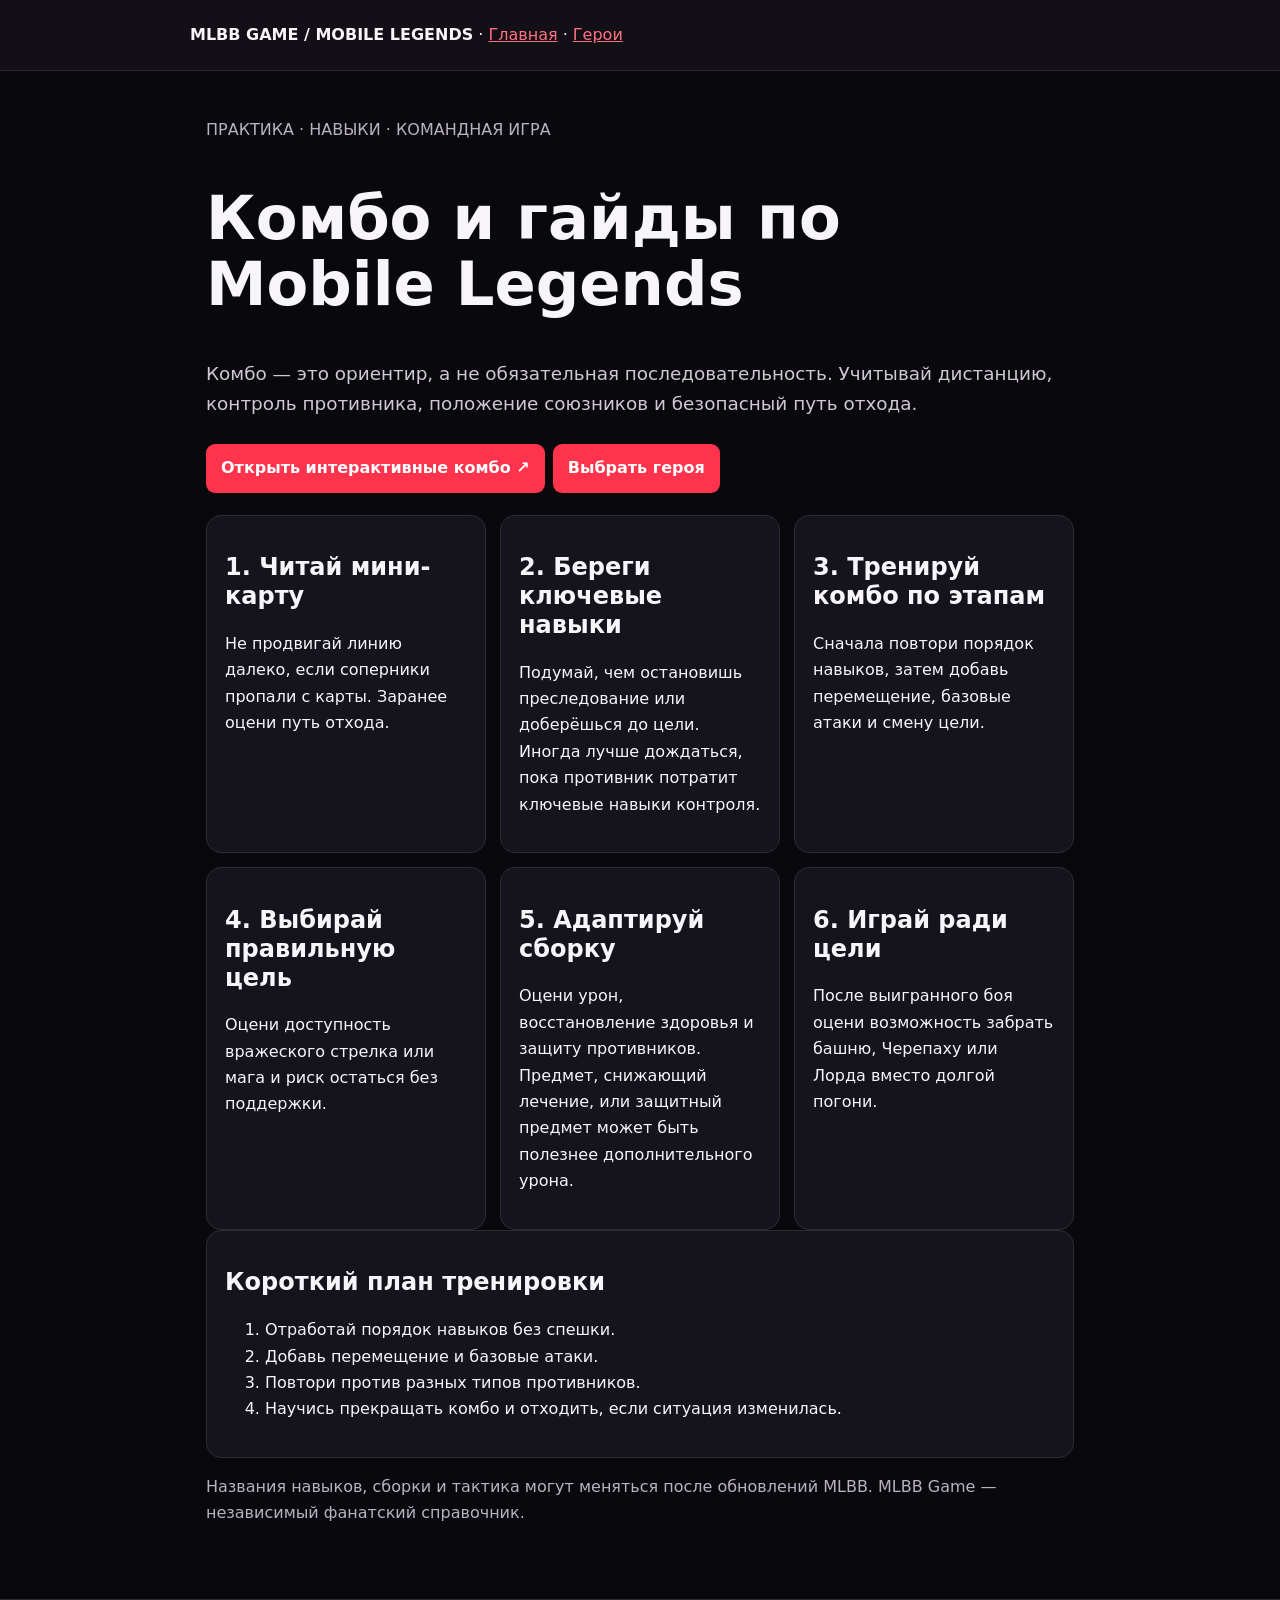
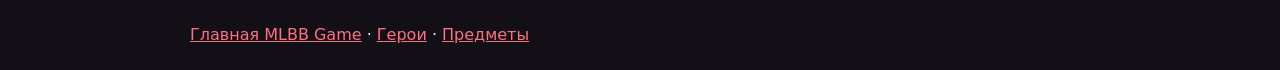
==== combo-guides/index.html @ 55e40835 "Fix combo guide canonical and social URL" ====
<!doctype html>
<html lang="ru">
<head>
<meta charset="utf-8">
<meta name="viewport" content="width=device-width,initial-scale=1">
<meta name="description" content="Практические гайды Mobile Legends: комбо навыков, мини-карта, позиционирование и командные бои. MLBB Game.">
<meta name="robots" content="index,follow">
<link rel="canonical" href="https://mlbbgame.github.io/combo-guides/">
<meta property="og:type" content="website">
<meta property="og:title" content="Комбо и гайды Mobile Legends — MLBB Game">
<meta property="og:description" content="Советы по комбо, позиционированию и командным боям в Mobile Legends.">
<meta property="og:url" content="https://mlbbgame.github.io/combo-guides/">
<title>Комбо и гайды Mobile Legends — MLBB Game</title>
<style>
:root{color-scheme:dark}*{box-sizing:border-box}body{margin:0;background:#09080c;color:#f8f5fa;font:16px/1.65 system-ui,sans-serif}header,footer{padding:22px max(16px,calc((100% - 900px)/2));background:#121016;border-bottom:1px solid #302a37}footer{border-top:1px solid #302a37;border-bottom:0}main{max-width:900px;margin:auto;padding:30px 16px 56px}a{color:#ff7180}h1{font-size:clamp(2rem,7vw,3.8rem);line-height:1.1}h2{line-height:1.2}.lead{font-size:1.15rem;color:#d0c8d5}.grid{display:grid;grid-template-columns:repeat(auto-fit,minmax(min(100%,240px),1fr));gap:14px}.card{background:#15131b;border:1px solid #302a37;border-radius:15px;padding:18px}.button{display:inline-block;background:#ff334b;color:white;text-decoration:none;font-weight:800;padding:11px 15px;border-radius:9px;margin:6px 8px 6px 0}.muted{color:#b9b2c2}
</style>
</head>
<body>
<header><strong>MLBB GAME / MOBILE LEGENDS</strong> · <a href="../">Главная</a> · <a href="../hero-guide/">Герои</a></header>
<main>
<p class="muted">ПРАКТИКА · НАВЫКИ · КОМАНДНАЯ ИГРА</p>
<h1>Комбо и гайды по Mobile Legends</h1>
<p class="lead">Комбо — это ориентир, а не обязательная последовательность. Учитывай дистанцию, контроль противника, положение союзников и безопасный путь отхода.</p>
<p><a class="button" href="../?page=guides">Открыть интерактивные комбо ↗</a><a class="button" href="../hero-guide/">Выбрать героя</a></p>
<div class="grid">
<article class="card"><h2>1. Читай мини-карту</h2><p>Не продвигай линию далеко, если соперники пропали с карты. Заранее оцени путь отхода.</p></article>
<article class="card"><h2>2. Береги ключевые навыки</h2><p>Подумай, чем остановишь преследование или доберёшься до цели. Иногда лучше дождаться, пока противник потратит ключевые навыки контроля.</p></article>
<article class="card"><h2>3. Тренируй комбо по этапам</h2><p>Сначала повтори порядок навыков, затем добавь перемещение, базовые атаки и смену цели.</p></article>
<article class="card"><h2>4. Выбирай правильную цель</h2><p>Оцени доступность вражеского стрелка или мага и риск остаться без поддержки.</p></article>
<article class="card"><h2>5. Адаптируй сборку</h2><p>Оцени урон, восстановление здоровья и защиту противников. Предмет, снижающий лечение, или защитный предмет может быть полезнее дополнительного урона.</p></article>
<article class="card"><h2>6. Играй ради цели</h2><p>После выигранного боя оцени возможность забрать башню, Черепаху или Лорда вместо долгой погони.</p></article>
</div>
<section class="card"><h2>Короткий план тренировки</h2><ol><li>Отработай порядок навыков без спешки.</li><li>Добавь перемещение и базовые атаки.</li><li>Повтори против разных типов противников.</li><li>Научись прекращать комбо и отходить, если ситуация изменилась.</li></ol></section>
<p class="muted">Названия навыков, сборки и тактика могут меняться после обновлений MLBB. MLBB Game — независимый фанатский справочник.</p>
</main>
<footer><a href="../">Главная MLBB Game</a> · <a href="../hero-guide/">Герои</a> · <a href="../?page=items">Предметы</a></footer>
</body></html>
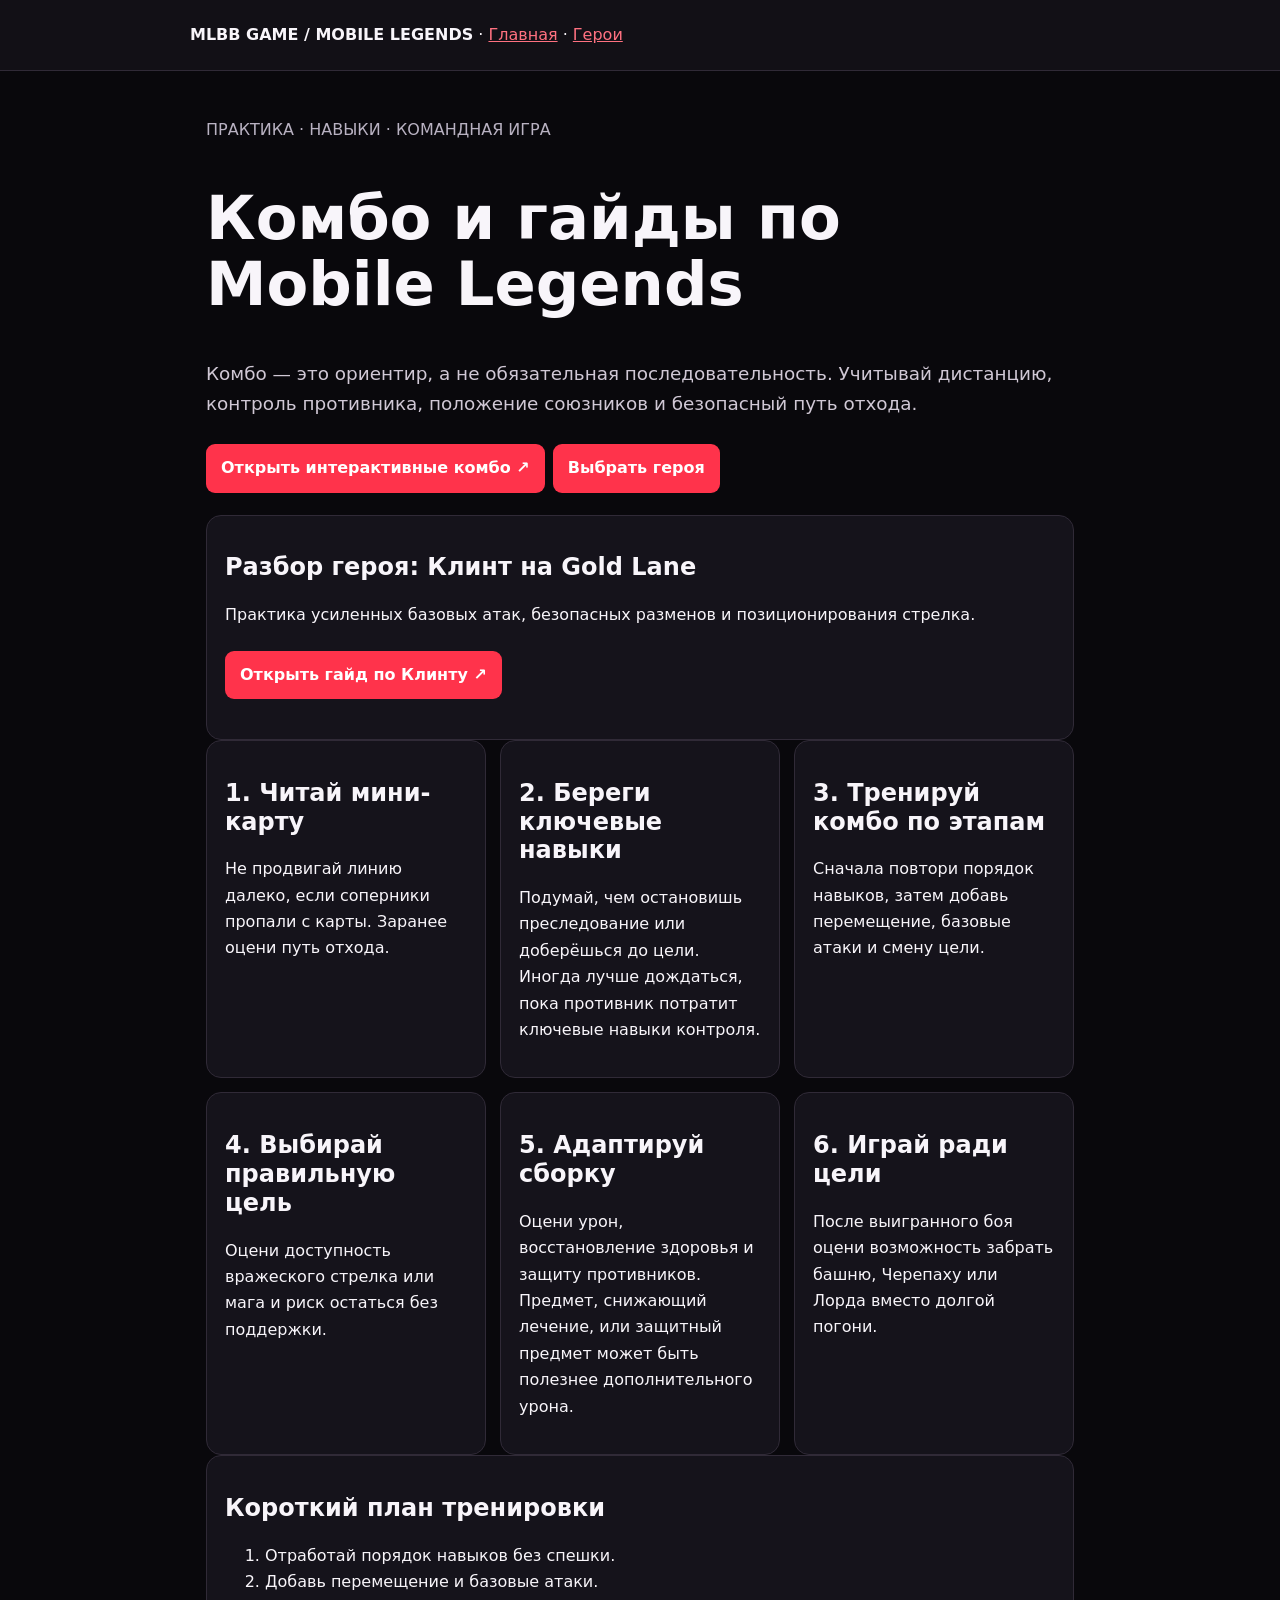
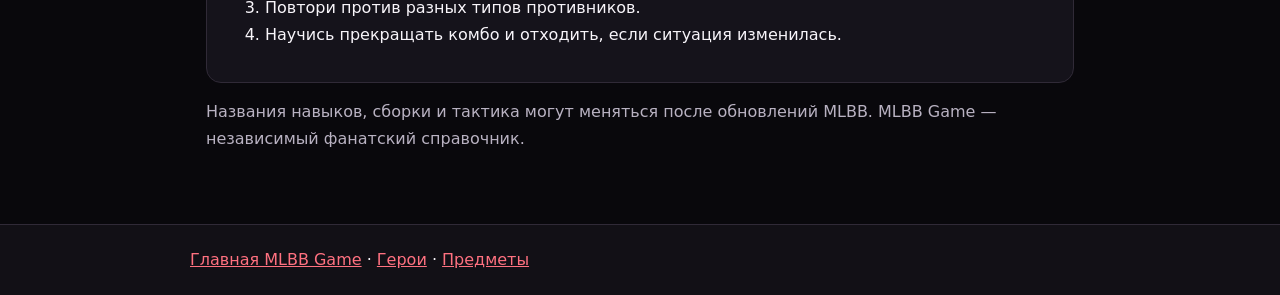
==== commit 5f489c77: "Cross-link practical Clint guide from combo guides" ====
--- a/combo-guides/index.html
+++ b/combo-guides/index.html
@@ -22,6 +22,7 @@
 <h1>Комбо и гайды по Mobile Legends</h1>
 <p class="lead">Комбо — это ориентир, а не обязательная последовательность. Учитывай дистанцию, контроль противника, положение союзников и безопасный путь отхода.</p>
 <p><a class="button" href="../?page=guides">Открыть интерактивные комбо ↗</a><a class="button" href="../hero-guide/">Выбрать героя</a></p>
+<section class="card"><h2>Разбор героя: Клинт на Gold Lane</h2><p>Практика усиленных базовых атак, безопасных разменов и позиционирования стрелка.</p><p><a class="button" href="../clint-gold-lane/">Открыть гайд по Клинту ↗</a></p></section>
 <div class="grid">
 <article class="card"><h2>1. Читай мини-карту</h2><p>Не продвигай линию далеко, если соперники пропали с карты. Заранее оцени путь отхода.</p></article>
 <article class="card"><h2>2. Береги ключевые навыки</h2><p>Подумай, чем остановишь преследование или доберёшься до цели. Иногда лучше дождаться, пока противник потратит ключевые навыки контроля.</p></article>
